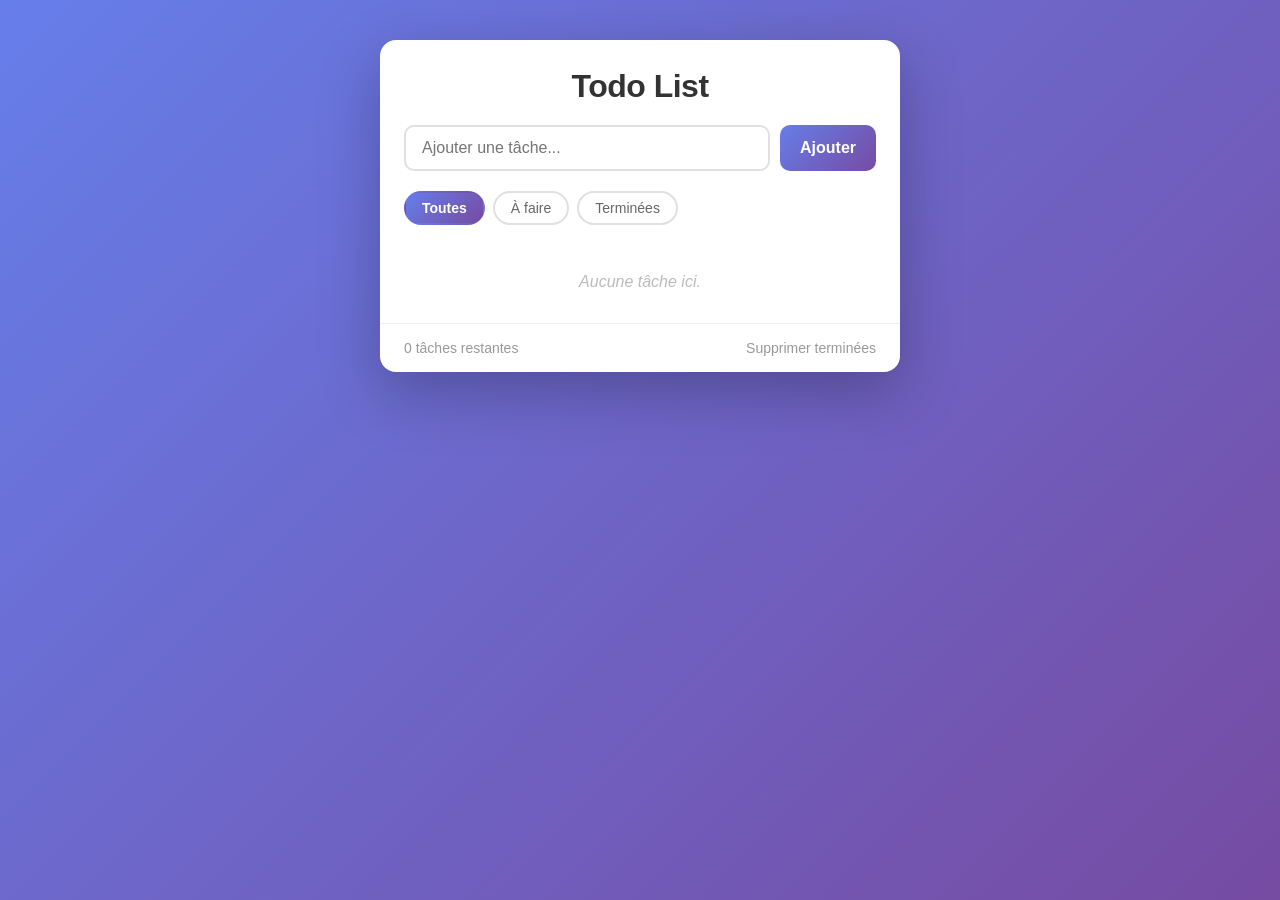
==== index.html @ 1f4c5ab8 "Add todo list app with HTML, CSS, and JavaScript Fully functional todo list with add/delete/complete" ====
<!DOCTYPE html>
<html lang="fr">
<head>
  <meta charset="UTF-8" />
  <meta name="viewport" content="width=device-width, initial-scale=1.0" />
  <title>Todo List</title>
  <link rel="stylesheet" href="style.css" />
</head>
<body>
  <div class="container">
    <h1>Todo List</h1>

    <form id="todo-form">
      <input
        type="text"
        id="todo-input"
        placeholder="Ajouter une tâche..."
        autocomplete="off"
        required
      />
      <button type="submit">Ajouter</button>
    </form>

    <div class="filters">
      <button class="filter-btn active" data-filter="all">Toutes</button>
      <button class="filter-btn" data-filter="active">À faire</button>
      <button class="filter-btn" data-filter="completed">Terminées</button>
    </div>

    <ul id="todo-list"></ul>

    <div class="footer">
      <span id="items-left">0 tâche(s) restante(s)</span>
      <button id="clear-completed">Supprimer terminées</button>
    </div>
  </div>

  <script src="app.js"></script>
</body>
</html>
---- style.css ----
* {
  box-sizing: border-box;
  margin: 0;
  padding: 0;
}

body {
  font-family: 'Segoe UI', Tahoma, Geneva, Verdana, sans-serif;
  background: linear-gradient(135deg, #667eea 0%, #764ba2 100%);
  min-height: 100vh;
  display: flex;
  align-items: flex-start;
  justify-content: center;
  padding: 40px 16px;
}

.container {
  background: #fff;
  border-radius: 16px;
  box-shadow: 0 20px 60px rgba(0, 0, 0, 0.25);
  width: 100%;
  max-width: 520px;
  overflow: hidden;
}

h1 {
  text-align: center;
  padding: 28px 24px 20px;
  font-size: 2rem;
  color: #333;
  letter-spacing: -0.5px;
}

/* Form */
#todo-form {
  display: flex;
  gap: 10px;
  padding: 0 24px 20px;
}

#todo-input {
  flex: 1;
  padding: 12px 16px;
  border: 2px solid #e0e0e0;
  border-radius: 10px;
  font-size: 1rem;
  outline: none;
  transition: border-color 0.2s;
}

#todo-input:focus {
  border-color: #667eea;
}

#todo-form button {
  padding: 12px 20px;
  background: linear-gradient(135deg, #667eea 0%, #764ba2 100%);
  color: #fff;
  border: none;
  border-radius: 10px;
  font-size: 1rem;
  cursor: pointer;
  font-weight: 600;
  transition: opacity 0.2s, transform 0.1s;
}

#todo-form button:hover {
  opacity: 0.9;
  transform: translateY(-1px);
}

#todo-form button:active {
  transform: translateY(0);
}

/* Filters */
.filters {
  display: flex;
  gap: 8px;
  padding: 0 24px 16px;
}

.filter-btn {
  padding: 7px 16px;
  border: 2px solid #e0e0e0;
  border-radius: 20px;
  background: transparent;
  cursor: pointer;
  font-size: 0.875rem;
  color: #666;
  transition: all 0.2s;
}

.filter-btn:hover {
  border-color: #667eea;
  color: #667eea;
}

.filter-btn.active {
  background: linear-gradient(135deg, #667eea 0%, #764ba2 100%);
  border-color: transparent;
  color: #fff;
  font-weight: 600;
}

/* List */
#todo-list {
  list-style: none;
  padding: 0 24px;
  max-height: 400px;
  overflow-y: auto;
}

#todo-list:empty::after {
  content: 'Aucune tâche ici.';
  display: block;
  text-align: center;
  padding: 32px 0;
  color: #bbb;
  font-style: italic;
}

.todo-item {
  display: flex;
  align-items: center;
  gap: 14px;
  padding: 14px 0;
  border-bottom: 1px solid #f0f0f0;
  animation: slideIn 0.2s ease;
}

.todo-item:last-child {
  border-bottom: none;
}

@keyframes slideIn {
  from { opacity: 0; transform: translateY(-8px); }
  to   { opacity: 1; transform: translateY(0); }
}

.todo-item input[type="checkbox"] {
  width: 20px;
  height: 20px;
  accent-color: #667eea;
  cursor: pointer;
  flex-shrink: 0;
}

.todo-item label {
  flex: 1;
  font-size: 1rem;
  color: #333;
  cursor: pointer;
  word-break: break-word;
  transition: color 0.2s;
}

.todo-item.completed label {
  text-decoration: line-through;
  color: #bbb;
}

.delete-btn {
  background: none;
  border: none;
  cursor: pointer;
  font-size: 1.2rem;
  color: #ccc;
  transition: color 0.2s, transform 0.1s;
  line-height: 1;
  padding: 2px 4px;
}

.delete-btn:hover {
  color: #e74c3c;
  transform: scale(1.2);
}

/* Footer */
.footer {
  display: flex;
  justify-content: space-between;
  align-items: center;
  padding: 16px 24px;
  border-top: 1px solid #f0f0f0;
  font-size: 0.875rem;
  color: #999;
}

#clear-completed {
  background: none;
  border: none;
  cursor: pointer;
  font-size: 0.875rem;
  color: #999;
  transition: color 0.2s;
}

#clear-completed:hover {
  color: #e74c3c;
}
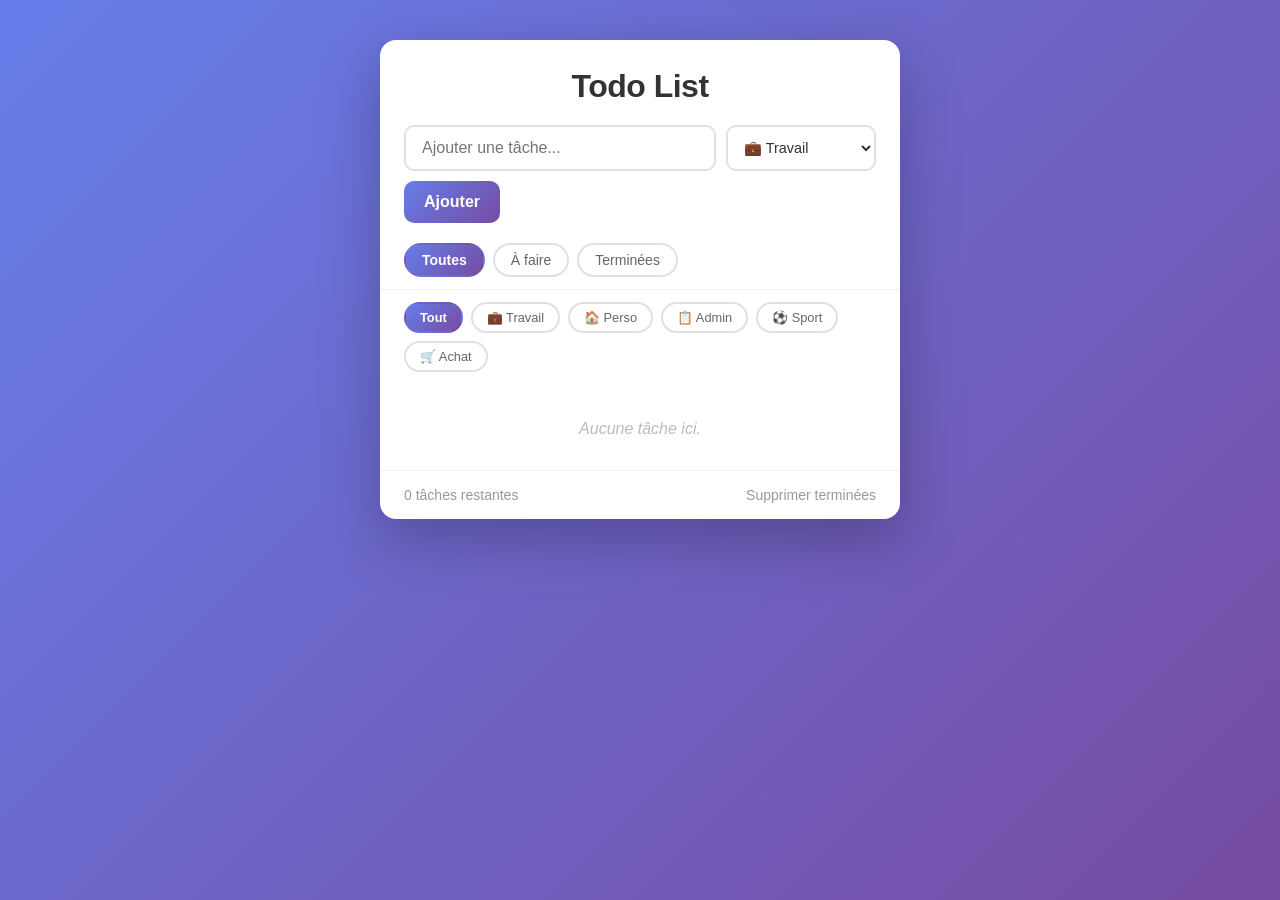
==== commit aeb3ffe5: "Add category system (travail, perso, administratif, sport, achat) Each task gets a category on creat" ====
--- a/index.html
+++ b/index.html
@@ -18,6 +18,13 @@
         autocomplete="off"
         required
       />
+      <select id="category-select">
+        <option value="travail">💼 Travail</option>
+        <option value="perso">🏠 Perso</option>
+        <option value="administratif">📋 Administratif</option>
+        <option value="sport">⚽ Sport</option>
+        <option value="achat">🛒 Achat</option>
+      </select>
       <button type="submit">Ajouter</button>
     </form>
 
@@ -25,6 +32,15 @@
       <button class="filter-btn active" data-filter="all">Toutes</button>
       <button class="filter-btn" data-filter="active">À faire</button>
       <button class="filter-btn" data-filter="completed">Terminées</button>
+    </div>
+
+    <div class="filters cat-filters">
+      <button class="cat-btn active" data-cat="all">Tout</button>
+      <button class="cat-btn" data-cat="travail">💼 Travail</button>
+      <button class="cat-btn" data-cat="perso">🏠 Perso</button>
+      <button class="cat-btn" data-cat="administratif">📋 Admin</button>
+      <button class="cat-btn" data-cat="sport">⚽ Sport</button>
+      <button class="cat-btn" data-cat="achat">🛒 Achat</button>
     </div>
 
     <ul id="todo-list"></ul>
--- a/style.css
+++ b/style.css
@@ -34,6 +34,7 @@
 /* Form */
 #todo-form {
   display: flex;
+  flex-wrap: wrap;
   gap: 10px;
   padding: 0 24px 20px;
 }
@@ -52,6 +53,22 @@
   border-color: #667eea;
 }
 
+#category-select {
+  padding: 12px 12px;
+  border: 2px solid #e0e0e0;
+  border-radius: 10px;
+  font-size: 0.9rem;
+  outline: none;
+  cursor: pointer;
+  background: #fff;
+  color: #333;
+  transition: border-color 0.2s;
+}
+
+#category-select:focus {
+  border-color: #667eea;
+}
+
 #todo-form button {
   padding: 12px 20px;
   background: linear-gradient(135deg, #667eea 0%, #764ba2 100%);
@@ -76,8 +93,15 @@
 /* Filters */
 .filters {
   display: flex;
+  flex-wrap: wrap;
   gap: 8px;
   padding: 0 24px 16px;
+}
+
+.cat-filters {
+  border-top: 1px solid #f0f0f0;
+  padding-top: 12px;
+  margin-top: -4px;
 }
 
 .filter-btn {
@@ -101,6 +125,40 @@
   border-color: transparent;
   color: #fff;
   font-weight: 600;
+}
+
+/* Category buttons */
+.cat-btn {
+  padding: 6px 14px;
+  border: 2px solid #e0e0e0;
+  border-radius: 20px;
+  background: transparent;
+  cursor: pointer;
+  font-size: 0.8rem;
+  color: #666;
+  transition: all 0.2s;
+}
+
+.cat-btn:hover {
+  border-color: #764ba2;
+  color: #764ba2;
+}
+
+.cat-btn.active {
+  background: linear-gradient(135deg, #667eea 0%, #764ba2 100%);
+  border-color: transparent;
+  color: #fff;
+  font-weight: 600;
+}
+
+/* Category badge on tasks */
+.cat-badge {
+  font-size: 0.72rem;
+  font-weight: 600;
+  padding: 3px 8px;
+  border-radius: 12px;
+  white-space: nowrap;
+  flex-shrink: 0;
 }
 
 /* List */
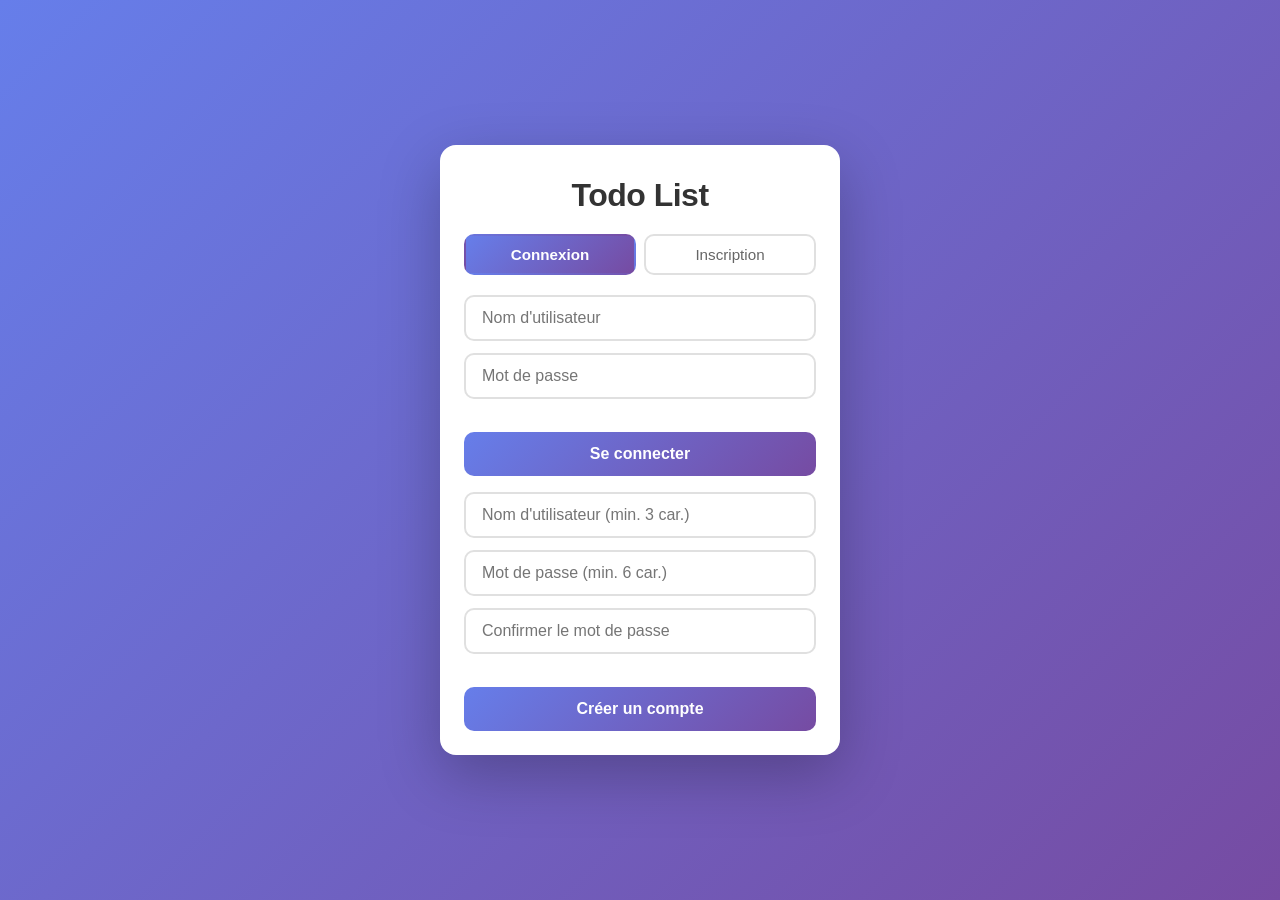
==== commit 497fbb32: "Add Python backend, SQLite DB, and JWT authentication - FastAPI backend with SQLAlchemy + SQLite (ba" ====
--- a/index.html
+++ b/index.html
@@ -9,6 +9,11 @@
 <body>
   <div class="container">
     <h1>Todo List</h1>
+
+    <div class="user-bar">
+      <span id="username-display"></span>
+      <button id="logout-btn">Déconnexion</button>
+    </div>
 
     <form id="todo-form">
       <input
@@ -51,6 +56,7 @@
     </div>
   </div>
 
+  <script src="config.js"></script>
   <script src="app.js"></script>
 </body>
 </html>
--- a/style.css
+++ b/style.css
@@ -257,3 +257,125 @@
 #clear-completed:hover {
   color: #e74c3c;
 }
+
+/* ── User bar ─────────────────────────────────────────────────────────────── */
+.user-bar {
+  display: flex;
+  justify-content: space-between;
+  align-items: center;
+  padding: 0 24px 16px;
+  border-bottom: 1px solid #f0f0f0;
+  margin-bottom: 4px;
+  font-size: 0.9rem;
+  color: #555;
+}
+
+#logout-btn {
+  background: none;
+  border: 1px solid #e0e0e0;
+  border-radius: 8px;
+  padding: 5px 12px;
+  font-size: 0.8rem;
+  color: #999;
+  cursor: pointer;
+  transition: all 0.2s;
+}
+
+#logout-btn:hover {
+  border-color: #e74c3c;
+  color: #e74c3c;
+}
+
+/* ── Auth page ────────────────────────────────────────────────────────────── */
+.auth-body {
+  align-items: center;
+}
+
+.auth-card {
+  background: #fff;
+  border-radius: 16px;
+  box-shadow: 0 20px 60px rgba(0, 0, 0, 0.25);
+  width: 100%;
+  max-width: 400px;
+  overflow: hidden;
+  padding-bottom: 8px;
+}
+
+.auth-card h1 {
+  padding: 32px 24px 20px;
+}
+
+.auth-tabs {
+  display: flex;
+  padding: 0 24px 20px;
+  gap: 8px;
+}
+
+.auth-tab {
+  flex: 1;
+  padding: 10px;
+  border: 2px solid #e0e0e0;
+  border-radius: 10px;
+  background: transparent;
+  cursor: pointer;
+  font-size: 0.95rem;
+  color: #666;
+  font-weight: 500;
+  transition: all 0.2s;
+}
+
+.auth-tab.active {
+  background: linear-gradient(135deg, #667eea 0%, #764ba2 100%);
+  border-color: transparent;
+  color: #fff;
+  font-weight: 600;
+}
+
+.auth-form {
+  padding: 0 24px 16px;
+  display: flex;
+  flex-direction: column;
+  gap: 12px;
+}
+
+.auth-input {
+  padding: 12px 16px;
+  border: 2px solid #e0e0e0;
+  border-radius: 10px;
+  font-size: 1rem;
+  outline: none;
+  transition: border-color 0.2s;
+  width: 100%;
+}
+
+.auth-input:focus {
+  border-color: #667eea;
+}
+
+.auth-error {
+  color: #e74c3c;
+  font-size: 0.875rem;
+  min-height: 1.2em;
+  margin: -4px 0;
+}
+
+.auth-submit {
+  padding: 13px;
+  background: linear-gradient(135deg, #667eea 0%, #764ba2 100%);
+  color: #fff;
+  border: none;
+  border-radius: 10px;
+  font-size: 1rem;
+  cursor: pointer;
+  font-weight: 600;
+  transition: opacity 0.2s, transform 0.1s;
+}
+
+.auth-submit:hover {
+  opacity: 0.9;
+  transform: translateY(-1px);
+}
+
+.auth-submit:active {
+  transform: translateY(0);
+}
